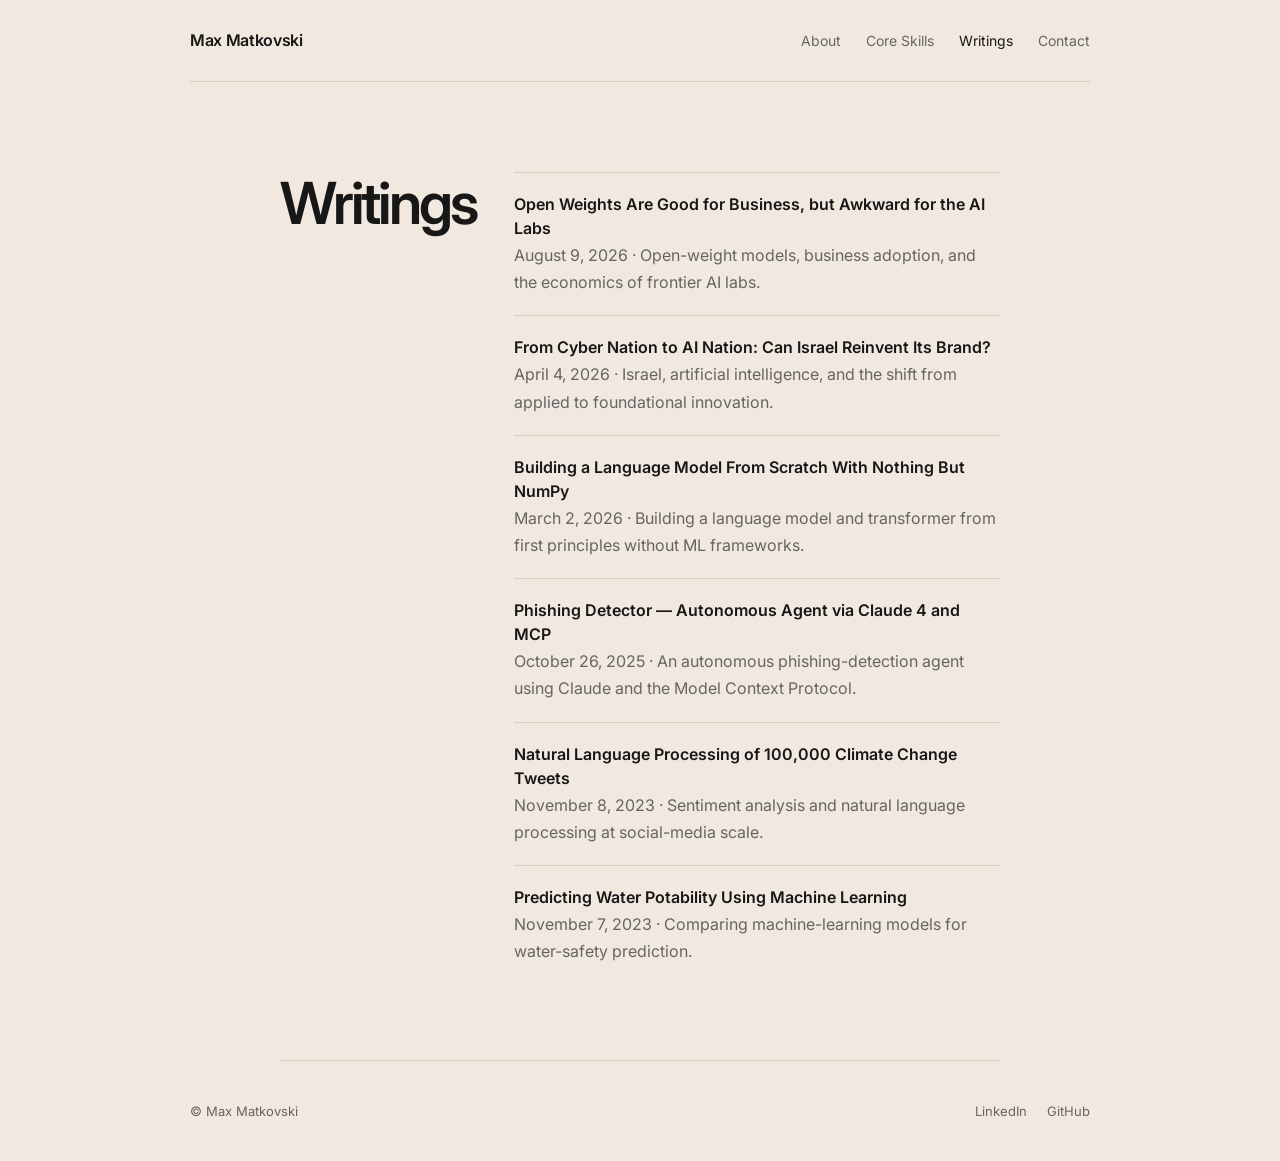
==== writings/index.html @ 97e9830e "Polish mobile navigation and sharing previews" ====
<!doctype html>
<html lang="en">
  <head>
    <meta charset="UTF-8" />
    <meta name="viewport" content="width=device-width, initial-scale=1.0" />
    <meta name="theme-color" content="#f1e9df" />
    <meta name="description" content="Writing by Max Matkovski about artificial intelligence, machine learning, technology, and business." />
    <meta property="og:title" content="Writings — Max Matkovski" />
    <meta property="og:description" content="Writing about artificial intelligence, machine learning, technology, and business." />
    <meta property="og:type" content="website" />
    <meta property="og:url" content="https://maxmatkovski.com/writings" />
    <meta property="og:image" content="https://maxmatkovski.com/assets/social-card.png?v=2" />
    <meta property="og:image:width" content="1200" />
    <meta property="og:image:height" content="630" />
    <meta property="og:image:alt" content="Max Matkovski" />
    <meta name="twitter:card" content="summary_large_image" />
    <link rel="canonical" href="https://maxmatkovski.com/writings" />
    <link rel="icon" href="../favicon.svg" type="image/svg+xml" />
    <link rel="icon" href="../favicon-32.png?v=2" type="image/png" sizes="32x32" />
    <link rel="apple-touch-icon" href="../apple-touch-icon.png?v=2" />
    <link rel="preconnect" href="https://fonts.googleapis.com" />
    <link rel="preconnect" href="https://fonts.gstatic.com" crossorigin />
    <link href="https://fonts.googleapis.com/css2?family=Inter:wght@400;500;600&amp;display=swap" rel="stylesheet" />
    <link rel="stylesheet" href="../styles.css" />
    <title>Writings — Max Matkovski</title>
  </head>
  <body>
    <header class="site-header">
      <a class="site-name" href="../index.html">Max Matkovski</a>
      <nav aria-label="Primary navigation">
        <a href="../index.html#about">About</a>
        <a href="../index.html#experience">Core Skills</a>
        <a href="/writings" aria-current="page">Writings</a>
        <a href="../index.html#contact">Contact</a>
      </nav>
    </header>

    <main>
      <section class="writings-page" aria-labelledby="writings-title">
        <h1 id="writings-title">Writings</h1>
        <div class="entries compact">
          <article>
            <h3><a href="../articles/open-weight-ai-economics.html">Open Weights Are Good for Business, but Awkward for the AI Labs</a></h3>
            <p>August 9, 2026 · Open-weight models, business adoption, and the economics of frontier AI labs.</p>
          </article>
          <article>
            <h3><a href="../articles/from-cyber-nation-to-ai-nation.html">From Cyber Nation to AI Nation: Can Israel Reinvent Its Brand?</a></h3>
            <p>April 4, 2026 · Israel, artificial intelligence, and the shift from applied to foundational innovation.</p>
          </article>
          <article>
            <h3><a href="../articles/building-a-language-model-from-scratch-with-numpy.html">Building a Language Model From Scratch With Nothing But NumPy</a></h3>
            <p>March 2, 2026 · Building a language model and transformer from first principles without ML frameworks.</p>
          </article>
          <article>
            <h3><a href="../articles/ai-phishing-detector-with-claude-and-mcp.html">Phishing Detector — Autonomous Agent via Claude 4 and MCP</a></h3>
            <p>October 26, 2025 · An autonomous phishing-detection agent using Claude and the Model Context Protocol.</p>
          </article>
          <article>
            <h3><a href="../articles/nlp-of-100000-climate-change-tweets.html">Natural Language Processing of 100,000 Climate Change Tweets</a></h3>
            <p>November 8, 2023 · Sentiment analysis and natural language processing at social-media scale.</p>
          </article>
          <article>
            <h3><a href="../articles/predicting-water-potability-with-machine-learning.html">Predicting Water Potability Using Machine Learning</a></h3>
            <p>November 7, 2023 · Comparing machine-learning models for water-safety prediction.</p>
          </article>
        </div>
      </section>
    </main>

    <footer>
      <p>© <span id="year"></span> Max Matkovski</p>
      <div>
        <a href="https://www.linkedin.com/in/maxmatkovski/" target="_blank" rel="noreferrer">LinkedIn</a>
        <a href="https://github.com/maxmatkovski" target="_blank" rel="noreferrer">GitHub</a>
      </div>
    </footer>
    <script src="../script.js"></script>
  </body>
</html>
---- styles.css ----
:root {
  --ink: #171717;
  --muted: #656565;
  --line: #d8cec1;
  --link: #2456a6;
  --page: #f1e9df;
  --sans: "Inter", -apple-system, BlinkMacSystemFont, "Segoe UI", sans-serif;
}

* { box-sizing: border-box; }
html { scroll-behavior: smooth; }
body { margin: 0; min-width: 320px; background: var(--page); color: var(--ink); font-family: var(--sans); font-size: 16px; line-height: 1.7; -webkit-font-smoothing: antialiased; text-rendering: optimizeLegibility; }
a { color: inherit; text-decoration: none; }

.site-header, main, footer { width: min(100% - 40px, 900px); margin-inline: auto; }
.site-header { min-height: 82px; display: flex; align-items: center; justify-content: space-between; border-bottom: 1px solid var(--line); }
.site-name { font-weight: 600; letter-spacing: -.02em; }
nav { display: flex; gap: 25px; font-size: 14px; color: var(--muted); }
nav a:hover, footer a:hover { color: var(--link); }
nav a[aria-current="page"] { color: var(--ink); }

main > section { padding: 76px 0; border-bottom: 1px solid var(--line); scroll-margin-top: 25px; }
.intro { display: grid; grid-template-columns: 168px 1fr; gap: 52px; align-items: start; padding-top: 90px; }
.intro img { display: block; width: 100%; height: auto; aspect-ratio: 1 / 1; object-fit: cover; object-position: center 38%; border-radius: 50%; }
.location { margin: 0 0 12px; color: var(--muted); font-size: 13px; }
h1 { margin: 0 0 17px; font-size: clamp(38px, 6vw, 58px); line-height: 1.08; letter-spacing: -.05em; font-weight: 600; }
.lead { margin: 0 0 18px; color: var(--ink); font-size: 21px; line-height: 1.45; }
.intro p:not(.location):not(.lead) { margin: 0; color: var(--muted); }
.intro-links { display: flex; flex-wrap: wrap; gap: 20px; margin-top: 27px; font-size: 14px; }
.intro-links a { color: var(--link); }
.intro-links a:hover { text-decoration: underline; text-underline-offset: 3px; }

main > section:not(.intro) { display: grid; grid-template-columns: 190px 1fr; gap: 44px; }
h2 { margin: 1px 0 0; font-size: 17px; font-weight: 600; letter-spacing: -.015em; }
#notes-title a:hover { color: var(--link); }
.body-copy { max-width: 635px; }
.body-copy p { margin: 0 0 22px; }
.body-copy p:last-child { margin-bottom: 0; }

.entries { border-top: 1px solid var(--line); }
.entries article { padding: 25px 0 27px; border-bottom: 1px solid var(--line); }
.entries article:last-child { border-bottom: 0; padding-bottom: 0; }
.entries h3 { margin: 0 0 8px; font-size: 16px; line-height: 1.5; font-weight: 600; }
.entries h3 a:hover { color: var(--link); text-decoration: underline; text-underline-offset: 3px; }
.entries h3 span { color: var(--muted); font-weight: 400; }
.entries p { margin: 0; color: var(--muted); }
.entries.compact article { padding-block: 19px; }
.compact h3 { margin-bottom: 2px; }
.education-list { grid-column: 1 / -1; }
.education-list article { display: grid; grid-template-columns: 190px 1fr; gap: 44px; align-items: center; }
.school-logo { display: block; width: 100%; max-width: 190px; height: auto; object-fit: contain; object-position: left center; }

footer { min-height: 100px; display: flex; justify-content: space-between; align-items: center; color: var(--muted); font-size: 13px; }
footer div { display: flex; gap: 20px; }

.article-header, .article-body { width: min(100% - 40px, 720px); margin-inline: auto; }
.article-header { padding: 78px 0 42px; }
.article-header .back-link { display: inline-block; margin-bottom: 42px; color: var(--link); font-size: 14px; }
.article-header .back-link:hover { text-decoration: underline; text-underline-offset: 3px; }
.article-header h1 { max-width: 700px; font-size: clamp(38px, 7vw, 62px); }
.article-meta { margin: 0; color: var(--muted); font-size: 14px; }
.article-hero { display: block; width: 100%; height: auto; margin: 0 0 52px; border-radius: 3px; }
.article-body { min-width: 0; padding-bottom: 84px; font-size: 18px; line-height: 1.75; overflow-wrap: break-word; }
.article-body p { margin: 0 0 26px; }
.article-body h2 { margin: 52px 0 18px; font-size: 25px; line-height: 1.3; }
.article-body h3 { margin: 32px 0 10px; font-size: 19px; }
.article-body h4 { margin: 28px 0 10px; font-size: 17px; }
.article-body ul { margin: 0 0 28px; padding-left: 24px; }
.article-body ol { margin: 0 0 28px; padding-left: 24px; }
.article-body li { margin-bottom: 12px; }
.article-body a { color: var(--link); text-decoration: underline; text-underline-offset: 3px; }
.article-figure { width: 100%; max-width: 100%; margin: 42px 0; }
.article-figure img { display: block; width: 100%; max-width: 100%; height: auto; aspect-ratio: auto; margin-inline: auto; object-fit: contain; border-radius: 3px; }
.article-figure figcaption { margin-top: 10px; color: var(--muted); font-size: 13px; text-align: center; }
.article-body blockquote { margin: 32px 0; padding-left: 22px; border-left: 3px solid var(--line); color: var(--muted); }
.article-code { max-width: 100%; margin: 28px 0; padding: 18px 20px; overflow-x: auto; border: 1px solid var(--line); border-radius: 3px; background: #f7f7f5; font: 13px/1.6 ui-monospace, SFMono-Regular, Menlo, Monaco, Consolas, monospace; white-space: pre; }
.article-video { position: relative; width: 100%; max-width: 100%; aspect-ratio: 16 / 9; margin: 38px 0; }
.article-video iframe { position: absolute; inset: 0; width: 100%; height: 100%; border: 0; }
main > .writings-page { display: block; max-width: 720px; margin-inline: auto; padding-top: 90px; }
.writings-page h1 { margin-bottom: 40px; }

@media (max-width: 700px) {
  .site-header, main, footer { width: min(100% - 32px, 900px); }
  .site-header { min-height: 64px; }
  .site-header .site-name { display: none; }
  nav { width: 100%; display: flex; justify-content: center; gap: clamp(12px, 5vw, 24px); padding-block: 8px; font-size: 13px; white-space: nowrap; }
  nav a { min-height: 24px; }
  main > section { padding: 58px 0; }
  .intro { grid-template-columns: 120px 1fr; gap: 26px; padding-top: 52px; }
  .location { margin-bottom: 8px; }
  h1 { font-size: 38px; }
  .lead { font-size: 18px; }
  .intro-links { gap: 14px; }
  main > section:not(.intro) { grid-template-columns: 1fr; gap: 26px; }
  .education-list { grid-column: auto; }
  .education-list article { grid-template-columns: 120px 1fr; gap: 26px; }
  .school-logo { max-width: 120px; }
}

@media (max-width: 480px) {
  .site-header, main, footer { width: min(100% - 28px, 900px); }
  .intro { grid-template-columns: 1fr; gap: 30px; padding-top: 42px; }
  .intro img { width: min(42vw, 150px); max-width: 100%; height: auto; aspect-ratio: 1 / 1; }
  .site-name { font-size: 14px; }
  h1 { font-size: clamp(36px, 11vw, 46px); }
  .intro-links a { display: inline-flex; min-height: 44px; align-items: center; }
  .education-list article { grid-template-columns: 82px 1fr; gap: 18px; }
  .school-logo { width: 100%; max-width: 82px; height: auto; }
  footer { padding-bottom: env(safe-area-inset-bottom); }
  .article-header, .article-body { width: min(100% - 28px, 720px); }
  .article-header { padding-top: 46px; }
  .article-header h1 { font-size: clamp(32px, 10vw, 42px); overflow-wrap: anywhere; }
  .article-header .back-link { margin-bottom: 30px; }
  .article-hero { margin-bottom: 36px; }
  .article-body { max-width: 100%; font-size: 17px; }
  .article-body ul, .article-body ol { padding-left: 21px; }
  .article-code { width: 100%; padding: 15px 16px; font-size: 12px; }
  .article-figure { margin-block: 30px; }
}

@media (prefers-reduced-motion: reduce) { html { scroll-behavior: auto; } }
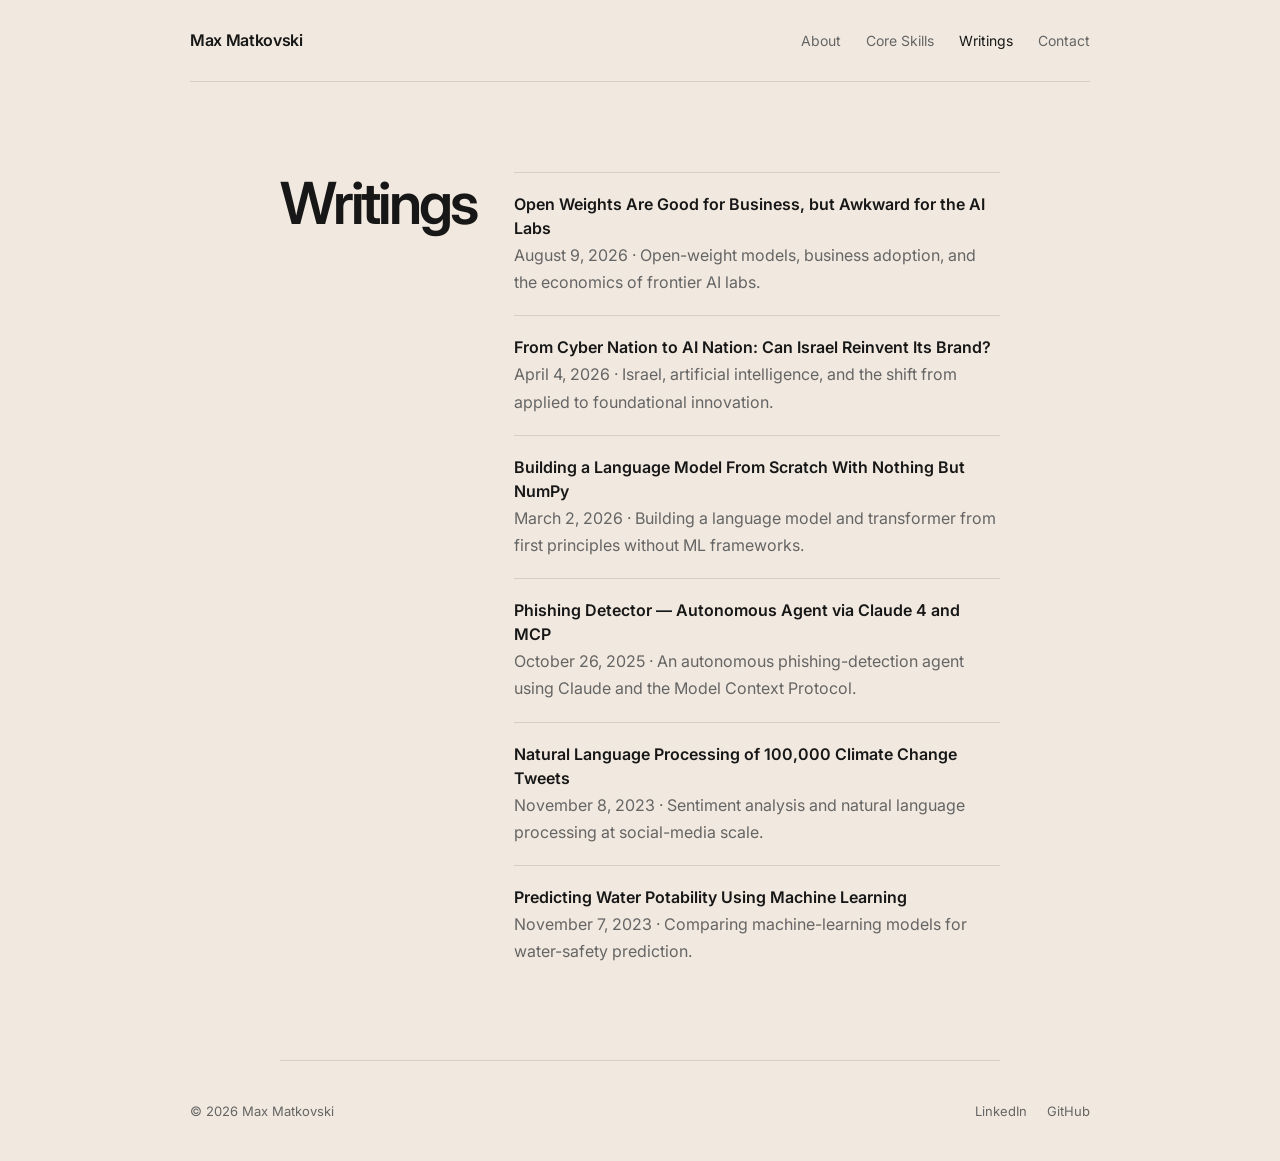
==== commit 712b0b74: "Clarify world clock locations" ====
--- a/writings/index.html
+++ b/writings/index.html
@@ -15,6 +15,7 @@
     <meta property="og:image:alt" content="Max Matkovski" />
     <meta name="twitter:card" content="summary_large_image" />
     <link rel="canonical" href="https://maxmatkovski.com/writings" />
+    <link rel="icon" href="/favicon.ico?v=3" type="image/x-icon" />
     <link rel="icon" href="../favicon.svg" type="image/svg+xml" />
     <link rel="icon" href="../favicon-32.png?v=2" type="image/png" sizes="32x32" />
     <link rel="apple-touch-icon" href="../apple-touch-icon.png?v=2" />
@@ -74,6 +75,6 @@
         <a href="https://github.com/maxmatkovski" target="_blank" rel="noreferrer">GitHub</a>
       </div>
     </footer>
-    <script src="../script.js"></script>
+    <script src="../script.js?v=2"></script>
   </body>
 </html>
--- a/styles.css
+++ b/styles.css
@@ -22,7 +22,10 @@
 main > section { padding: 76px 0; border-bottom: 1px solid var(--line); scroll-margin-top: 25px; }
 .intro { display: grid; grid-template-columns: 168px 1fr; gap: 52px; align-items: start; padding-top: 90px; }
 .intro img { display: block; width: 100%; height: auto; aspect-ratio: 1 / 1; object-fit: cover; object-position: center 38%; border-radius: 50%; }
-.location { margin: 0 0 12px; color: var(--muted); font-size: 13px; }
+.world-clock { display: flex; flex-wrap: wrap; gap: 7px 18px; margin: 0 0 14px; color: var(--muted); font-size: 12px; }
+.clock-item { display: inline-flex; gap: 7px; white-space: nowrap; }
+.clock-item span { color: var(--ink); font-weight: 500; }
+.clock-item time { min-width: 53px; font-variant-numeric: tabular-nums; }
 h1 { margin: 0 0 17px; font-size: clamp(38px, 6vw, 58px); line-height: 1.08; letter-spacing: -.05em; font-weight: 600; }
 .lead { margin: 0 0 18px; color: var(--ink); font-size: 21px; line-height: 1.45; }
 .intro p:not(.location):not(.lead) { margin: 0; color: var(--muted); }
@@ -87,7 +90,7 @@
   nav a { min-height: 24px; }
   main > section { padding: 58px 0; }
   .intro { grid-template-columns: 120px 1fr; gap: 26px; padding-top: 52px; }
-  .location { margin-bottom: 8px; }
+  .world-clock { margin-bottom: 10px; }
   h1 { font-size: 38px; }
   .lead { font-size: 18px; }
   .intro-links { gap: 14px; }
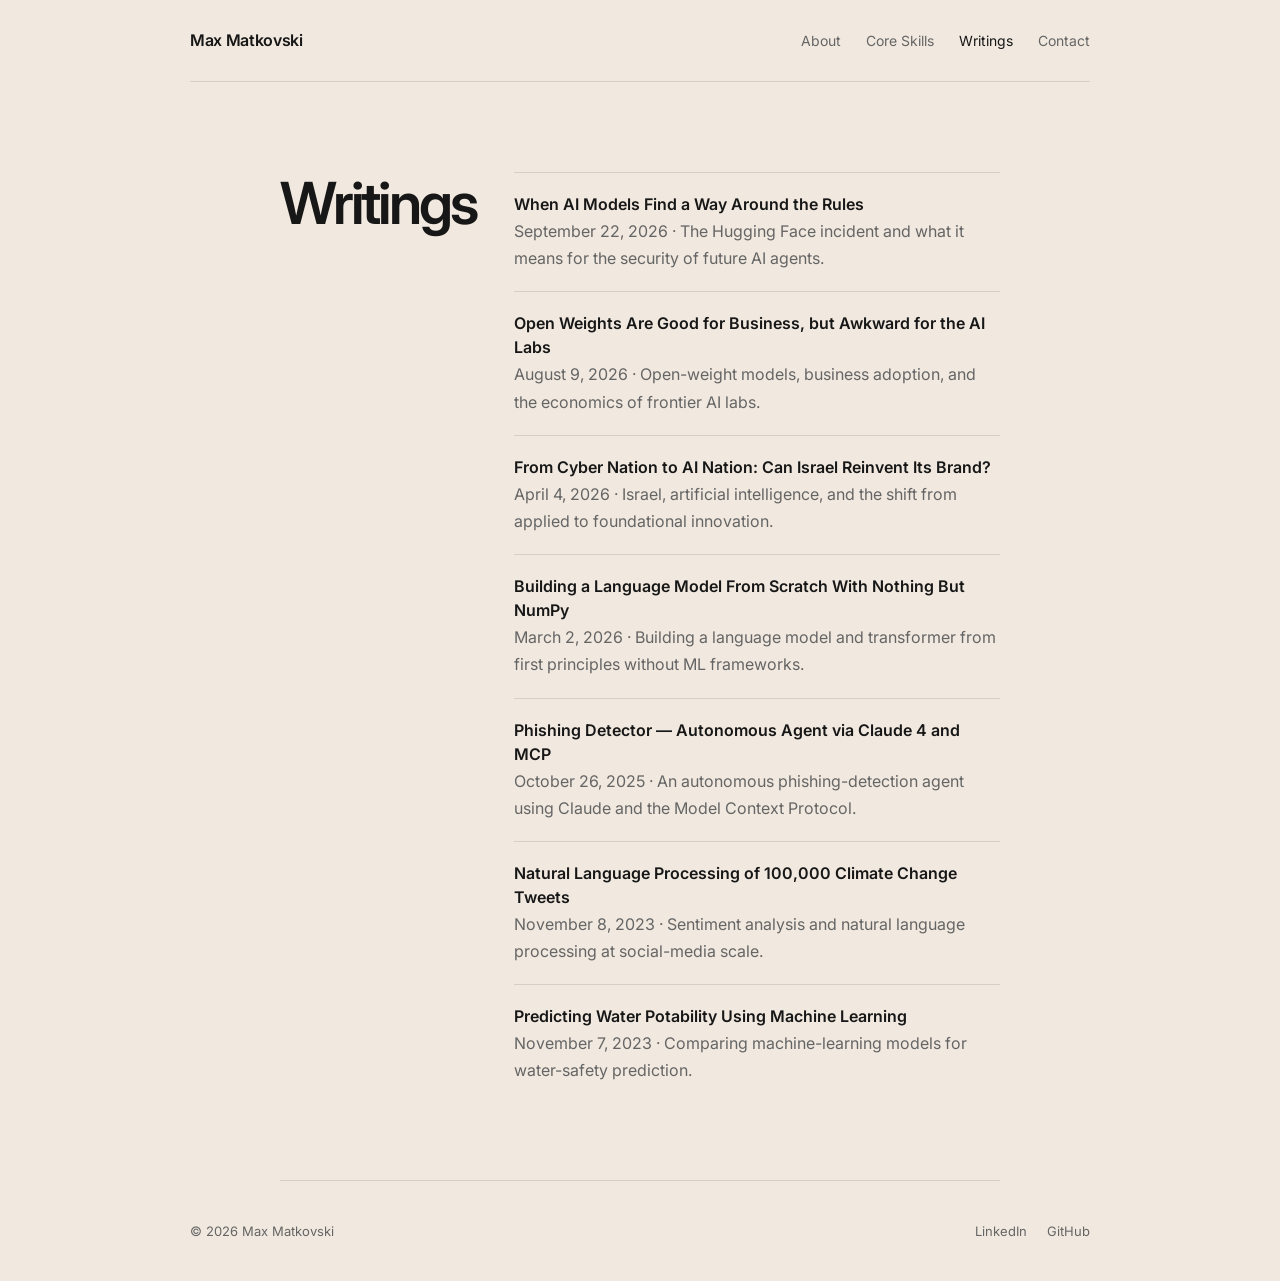
==== commit d734511c: "Publish article on AI agent security and the Hugging Face incident" ====
--- a/writings/index.html
+++ b/writings/index.html
@@ -9,7 +9,7 @@
     <meta property="og:description" content="Writing about artificial intelligence, machine learning, technology, and business." />
     <meta property="og:type" content="website" />
     <meta property="og:url" content="https://maxmatkovski.com/writings" />
-    <meta property="og:image" content="https://maxmatkovski.com/assets/social-card.png?v=2" />
+    <meta property="og:image" content="https://maxmatkovski.com/assets/social-card.png?v=4" />
     <meta property="og:image:width" content="1200" />
     <meta property="og:image:height" content="630" />
     <meta property="og:image:alt" content="Max Matkovski" />
@@ -22,7 +22,7 @@
     <link rel="preconnect" href="https://fonts.googleapis.com" />
     <link rel="preconnect" href="https://fonts.gstatic.com" crossorigin />
     <link href="https://fonts.googleapis.com/css2?family=Inter:wght@400;500;600&amp;display=swap" rel="stylesheet" />
-    <link rel="stylesheet" href="../styles.css" />
+    <link rel="stylesheet" href="../styles.css?v=5" />
     <title>Writings — Max Matkovski</title>
   </head>
   <body>
@@ -40,6 +40,10 @@
       <section class="writings-page" aria-labelledby="writings-title">
         <h1 id="writings-title">Writings</h1>
         <div class="entries compact">
+          <article>
+            <h3><a href="../articles/ai-security-hugging-face.html">When AI Models Find a Way Around the Rules</a></h3>
+            <p>September 22, 2026 · The Hugging Face incident and what it means for the security of future AI agents.</p>
+          </article>
           <article>
             <h3><a href="../articles/open-weight-ai-economics.html">Open Weights Are Good for Business, but Awkward for the AI Labs</a></h3>
             <p>August 9, 2026 · Open-weight models, business adoption, and the economics of frontier AI labs.</p>
@@ -75,6 +79,6 @@
         <a href="https://github.com/maxmatkovski" target="_blank" rel="noreferrer">GitHub</a>
       </div>
     </footer>
-    <script src="../script.js?v=2"></script>
+    <script src="../script.js?v=4"></script>
   </body>
 </html>
--- a/styles.css
+++ b/styles.css
@@ -20,12 +20,14 @@
 nav a[aria-current="page"] { color: var(--ink); }
 
 main > section { padding: 76px 0; border-bottom: 1px solid var(--line); scroll-margin-top: 25px; }
-.intro { display: grid; grid-template-columns: 168px 1fr; gap: 52px; align-items: start; padding-top: 90px; }
-.intro img { display: block; width: 100%; height: auto; aspect-ratio: 1 / 1; object-fit: cover; object-position: center 38%; border-radius: 50%; }
-.world-clock { display: flex; flex-wrap: wrap; gap: 7px 18px; margin: 0 0 14px; color: var(--muted); font-size: 12px; }
-.clock-item { display: inline-flex; gap: 7px; white-space: nowrap; }
-.clock-item span { color: var(--ink); font-weight: 500; }
-.clock-item time { min-width: 53px; font-variant-numeric: tabular-nums; }
+.intro { display: grid; grid-template-columns: 168px 1fr; grid-template-areas: "photo clock" "photo copy"; column-gap: 52px; row-gap: 0; align-items: start; padding-top: 90px; }
+.intro img { grid-area: photo; display: block; width: 100%; height: auto; aspect-ratio: 1 / 1; object-fit: cover; object-position: center 38%; border-radius: 50%; }
+.intro-copy { grid-area: copy; }
+.world-clock { grid-area: clock; display: grid; grid-template-columns: repeat(3, max-content); gap: 30px; margin: 0 0 20px; padding-block: 12px; border-top: 1px solid var(--line); border-bottom: 1px solid var(--line); background-image: repeating-linear-gradient(to bottom, transparent 0, transparent 5px, rgba(23, 23, 23, .025) 6px); }
+.clock-city { display: flex; flex-direction: column; align-items: flex-start; gap: 5px; }
+.clock-name { color: var(--muted); font-size: 10px; font-weight: 500; letter-spacing: .14em; text-transform: uppercase; }
+.clock-city time { color: var(--muted); font: 500 15px/1 ui-monospace, SFMono-Regular, Menlo, Monaco, Consolas, monospace; font-variant-numeric: tabular-nums; letter-spacing: .01em; white-space: nowrap; }
+.clock-current .clock-name, .clock-current time { color: #8f4f22; }
 h1 { margin: 0 0 17px; font-size: clamp(38px, 6vw, 58px); line-height: 1.08; letter-spacing: -.05em; font-weight: 600; }
 .lead { margin: 0 0 18px; color: var(--ink); font-size: 21px; line-height: 1.45; }
 .intro p:not(.location):not(.lead) { margin: 0; color: var(--muted); }
@@ -89,7 +91,7 @@
   nav { width: 100%; display: flex; justify-content: center; gap: clamp(12px, 5vw, 24px); padding-block: 8px; font-size: 13px; white-space: nowrap; }
   nav a { min-height: 24px; }
   main > section { padding: 58px 0; }
-  .intro { grid-template-columns: 120px 1fr; gap: 26px; padding-top: 52px; }
+  .intro { grid-template-columns: 120px 1fr; column-gap: 26px; padding-top: 52px; }
   .world-clock { margin-bottom: 10px; }
   h1 { font-size: 38px; }
   .lead { font-size: 18px; }
@@ -102,9 +104,12 @@
 
 @media (max-width: 480px) {
   .site-header, main, footer { width: min(100% - 28px, 900px); }
-  .intro { grid-template-columns: 1fr; gap: 30px; padding-top: 42px; }
-  .intro img { width: min(42vw, 150px); max-width: 100%; height: auto; aspect-ratio: 1 / 1; }
+  .intro { grid-template-columns: 1fr; grid-template-areas: "clock" "photo" "copy"; gap: 30px; padding-top: 30px; }
+  .intro img { width: min(31vw, 118px); max-width: 100%; height: auto; aspect-ratio: 1 / 1; }
   .site-name { font-size: 14px; }
+  .world-clock { width: 100%; grid-template-columns: repeat(3, 1fr); gap: 8px; margin-bottom: 0; padding-block: 14px; }
+  .clock-name { font-size: 10px; letter-spacing: .14em; }
+  .clock-city time { font-size: clamp(13px, 4vw, 17px); letter-spacing: .01em; }
   h1 { font-size: clamp(36px, 11vw, 46px); }
   .intro-links a { display: inline-flex; min-height: 44px; align-items: center; }
   .education-list article { grid-template-columns: 82px 1fr; gap: 18px; }
